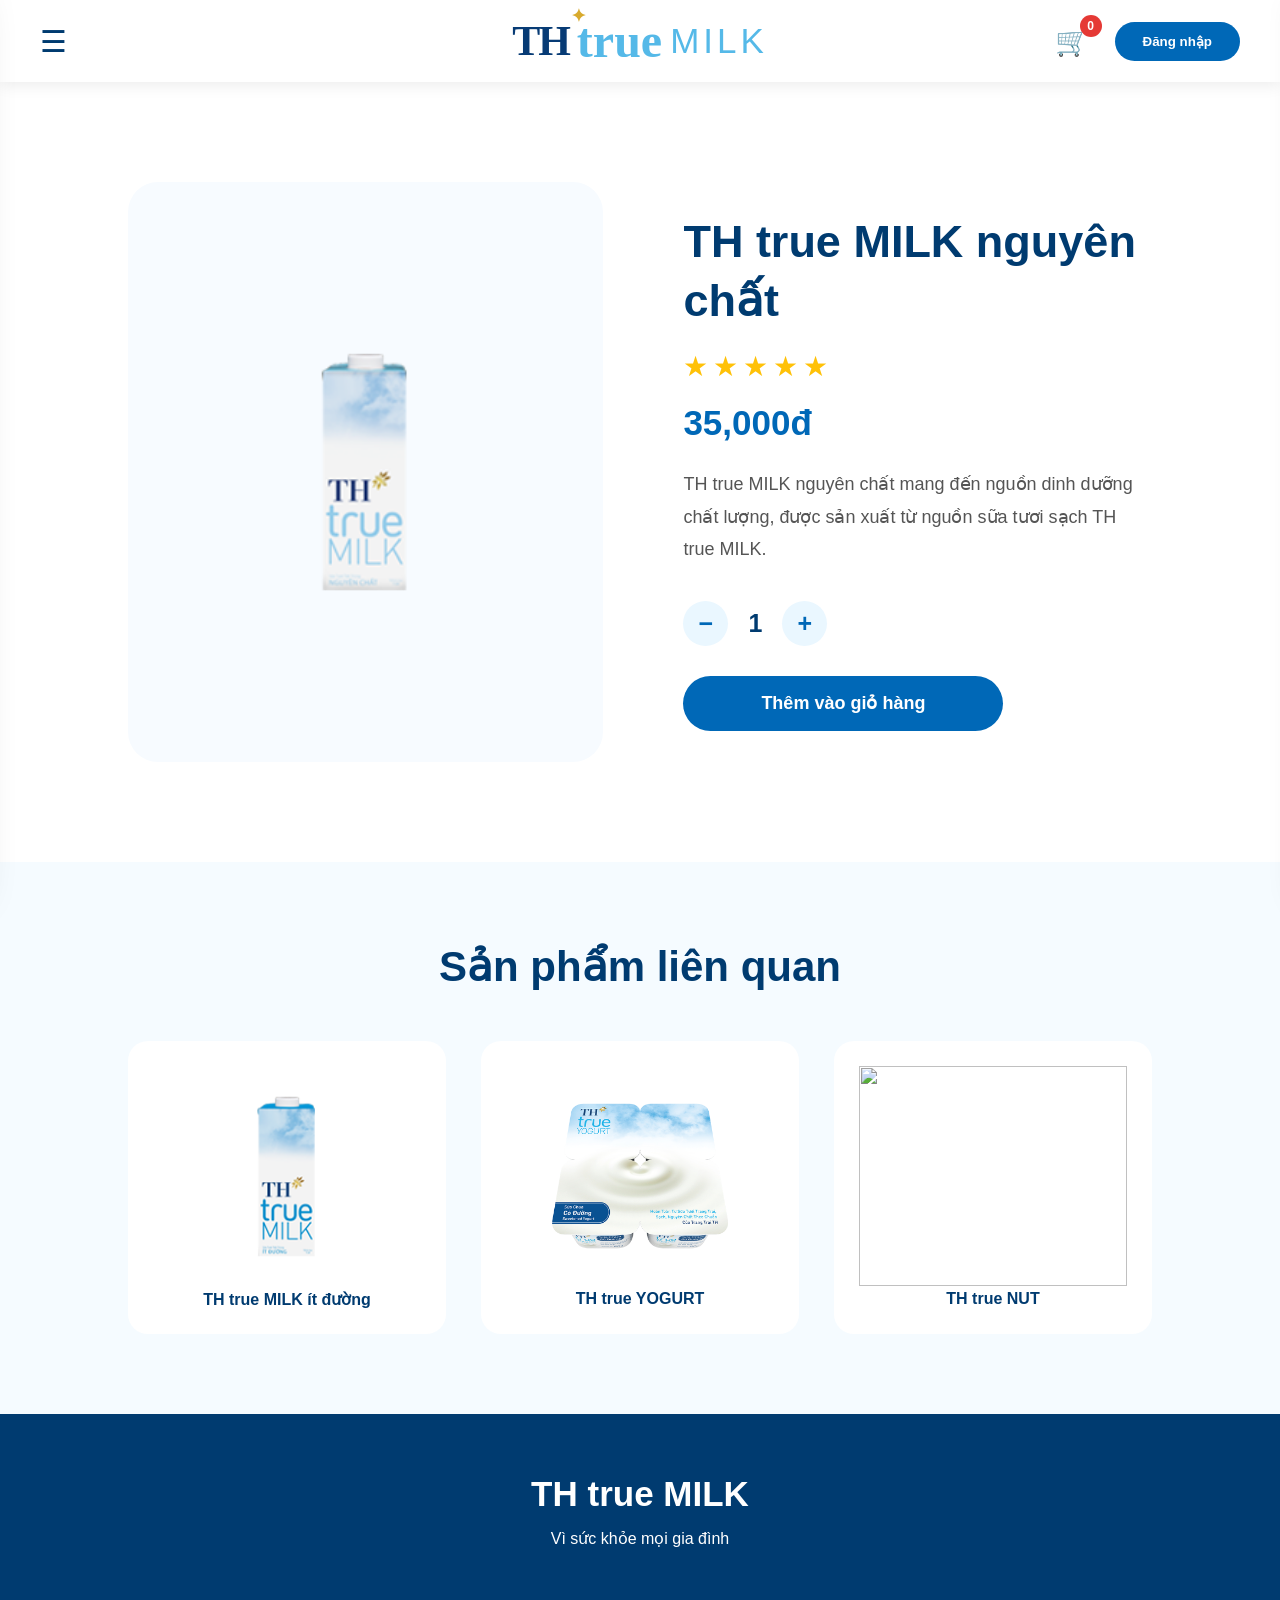
==== product-detail.html @ 1f6b3644 "Update TH true MILK website" ====
<!doctype html>

<html lang="vi">
  <head>
    <meta charset="UTF-8" />

    <meta name="viewport" content="width=device-width, initial-scale=1.0" />

    <title>Chi tiết sản phẩm TH true MILK</title>

    <link rel="stylesheet" href="style.css" />

    <link rel="stylesheet" href="product-detail.css" />
  </head>

  <body>
    <!-- ================= HEADER ================= -->

    <header>
      <div class="hamburger" onclick="openMenu()">☰</div>

      <!-- LOGO -->

      <a href="index.html" class="logo-link">
        <div class="logo-custom">
          <span class="logo-th">
            TH

            <span class="flower"> ✦ </span>
          </span>

          <span class="logo-true"> true </span>

          <span class="logo-milk"> MILK </span>
        </div>
      </a>

      <!-- NAV -->

      <nav>
        <a href="index.html"> Trang chủ </a>

        <a href="products.html"> Sản phẩm </a>

        <a href="index.html#contact"> Liên hệ </a>
      </nav>

      <div class="header-right">
        <div class="cart-icon" onclick="openCart()">
          🛒

          <span id="cart-count"> 0 </span>
        </div>

        <button>Đăng nhập</button>
      </div>
    </header>

    <!-- ================= SIDE MENU ================= -->

    <div class="overlay" onclick="closeMenu()"></div>

    <div class="side-menu">
      <div class="menu-header">
        TH true MILK

        <span onclick="closeMenu()"> × </span>
      </div>

      <a href="index.html"> Trang chủ </a>

      <a href="products.html"> Sản phẩm </a>

      <a href="index.html#promotion"> Khuyến mãi </a>

      <a href="index.html#story"> Câu chuyện TH </a>

      <a href="index.html#contact"> Liên hệ </a>
    </div>

    <!-- ================= PRODUCT DETAIL ================= -->

    <section class="detail">
      <div class="detail-image">
        <img id="product-image" src="images/UHT-nguyen-chat-1L_275x186.png" />
      </div>

      <div class="detail-content">
        <h1 id="product-name">TH true MILK nguyên chất</h1>

        <div class="rating">★★★★★</div>

        <h2 id="product-price">35.000đ</h2>

        <p id="product-desc">
          Sữa tươi TH true MILK được sản xuất từ nguồn sữa tươi sạch, giàu dinh
          dưỡng cho mọi gia đình.
        </p>

        <div class="quantity-box">
          <button onclick="changeQty(-1)">−</button>

          <span id="quantity"> 1 </span>

          <button onclick="changeQty(1)">+</button>
        </div>

        <button class="add-detail" onclick="addDetailCart()">
          Thêm vào giỏ hàng
        </button>
      </div>
    </section>
  </body>
</html>
<!-- ================= RELATED PRODUCT ================= -->


<section class="related">


<h2>

Sản phẩm liên quan

</h2>





<div class="related-list">





<div>

<a href="product-detail.html">


<img src="images/UHT-it-duong-1L_275x186.png">


<p>

TH true MILK ít đường

</p>


</a>

</div>








<div>


<a href="product-detail.html">


<img src="images/suachua.png">


<p>

TH true YOGURT

</p>


</a>


</div>








<div>


<a href="product-detail.html">


<img src="images/hạnh-nhân-1-l-thumb.png">


<p>

TH true NUT

</p>


</a>


</div>





</div>



</section>









<!-- ================= CART ================= -->



<div id="cart-box">



<div class="cart-header">


<h2>

Giỏ hàng

</h2>



<button onclick="closeCart()">

×

</button>



</div>






<div class="shipping-box">


🚚 Miễn phí giao hàng


<br>


Cho đơn từ 300.000đ



</div>








<div id="cart-list">


Chưa có sản phẩm


</div>








<div class="cart-total">


Tổng:

<span id="total">

0

</span>


đ


</div>






<button onclick="checkout()">


Thanh toán


</button>





<button class="continue-btn"
onclick="closeCart()">



Tiếp tục mua sắm



</button>






</div>









<!-- ================= FOOTER ================= -->


<footer>



<h2>

TH true MILK

</h2>



<p>

Vì sức khỏe mọi gia đình

</p>



</footer>








<script src="script.js"></script>


<script src="product-detail.js"></script>



</body>


</html>
---- style.css ----
/* =========================
RESET
========================= */

* {
  margin: 0;

  padding: 0;

  box-sizing: border-box;

  font-family: Arial, sans-serif;
}

html {
  scroll-behavior: smooth;
}

body {
  color: #003b70;

  background: white;
}

/* =========================
HEADER
========================= */

header {
  height: 82px;

  background: white;

  display: flex;

  align-items: center;

  justify-content: center;

  position: sticky;

  top: 0;

  z-index: 1000;

  box-shadow: 0 3px 15px rgba(0, 0, 0, 0.08);
}

/* =========================
HAMBURGER
========================= */

.hamburger {
  position: absolute;

  left: 40px;

  font-size: 30px;

  cursor: pointer;

  color: #003b70;

  z-index: 2000;
}

.hamburger:hover {
  color: #0068b7;
}

/* =========================
LOGO
========================= */

.logo-link {
  text-decoration: none;

  position: absolute;

  left: 50%;

  transform: translateX(-50%);
}

.logo-custom {
  display: flex;

  align-items: center;

  gap: 8px;
}

.logo-th {
  font-family: "Times New Roman", serif;

  font-size: 42px;

  font-weight: bold;

  letter-spacing: -2px;

  color: #073b75;

  position: relative;
}

.flower {
  position: absolute;

  top: -12px;

  right: -15px;

  font-size: 18px;

  color: #d8aa2d;
}

.logo-true {
  font-family: "Brush Script MT", "Segoe Script", cursive;

  font-size: 48px;

  font-weight: bold;

  color: #55b9e8;

  line-height: 1;
}

.logo-milk {
  font-size: 35px;

  font-weight: 300;

  letter-spacing: 4px;

  color: #55b9e8;
}

/* =========================
NAV
========================= */

nav {
  display: none;
}
nav a {
  text-decoration: none;

  font-size: 16px;

  font-weight: 600;

  color: #003b70;

  position: relative;
}

nav a:hover {
  color: #0068b7;
}

nav a::after {
  content: "";

  position: absolute;

  bottom: -10px;

  left: 0;

  height: 2px;

  width: 0;

  background: #0068b7;

  transition: 0.3s;
}

nav a:hover::after {
  width: 100%;
}

nav a.active {
  color: #0068b7;
}

nav a.active::after {
  width: 100%;
}

/* =========================
HEADER RIGHT
========================= */

.header-right {
  position: absolute;

  right: 40px;

  display: flex;

  align-items: center;

  gap: 25px;
}

.header-right button {
  border: none;

  background: #0068b7;

  color: white;

  padding: 12px 28px;

  border-radius: 30px;

  cursor: pointer;

  font-weight: bold;
}

/* CART ICON */

.cart-icon {
  font-size: 28px;

  cursor: pointer;

  position: relative;
}

#cart-count {
  position: absolute;

  right: -12px;

  top: -10px;

  background: #e53935;

  color: white;

  font-size: 12px;

  width: 22px;

  height: 22px;

  border-radius: 50%;

  display: flex;

  align-items: center;

  justify-content: center;

  font-weight: bold;
}

/* =========================
SIDE MENU
========================= */

.side-menu {
  position: fixed;

  top: 0;

  left: -350px;

  width: 320px;

  height: 100vh;

  background: white;

  z-index: 5000;

  padding: 30px;

  box-shadow: 10px 0 35px rgba(0, 0, 0, 0.15);

  transition: 0.4s;
}

.side-menu.active {
  left: 0;
}

.menu-header {
  font-size: 26px;

  font-weight: bold;

  color: #003b70;

  display: flex;

  justify-content: space-between;

  margin-bottom: 40px;
}

.menu-header span {
  cursor: pointer;

  font-size: 35px;
}

.side-menu a {
  display: block;

  padding: 18px 0;

  border-bottom: 1px solid #eee;

  text-decoration: none;

  font-size: 18px;

  font-weight: 600;

  color: #003b70;
}

.side-menu a:hover {
  color: #0068b7;

  padding-left: 10px;

  transition: 0.3s;
}

.overlay {
  position: fixed;

  top: 0;

  left: 0;

  width: 100%;

  height: 100%;

  background: rgba(0, 0, 0, 0.35);

  z-index: 4000;

  display: none;
}

.overlay.active {
  display: block;
}
/* =========================
HERO BANNER
========================= */

.hero {
  height: 680px;

  display: flex;

  align-items: center;

  justify-content: center;

  text-align: center;

  background:
    linear-gradient(rgba(255, 255, 255, 0.35), rgba(255, 255, 255, 0.45)),
    url("images/banner.png");

  background-size: cover;

  background-position: center;
}

.hero-content {
  max-width: 900px;
}

.hero h1 {
  font-size: 65px;

  line-height: 1.2;

  font-weight: 800;

  color: #003b70;

  margin-bottom: 25px;
}

.hero p {
  font-size: 21px;

  line-height: 1.7;

  color: #444;

  margin-bottom: 35px;
}

.hero button {
  background: #0068b7;

  color: white;

  border: none;

  padding: 15px 45px;

  border-radius: 30px;

  font-size: 17px;

  font-weight: bold;

  cursor: pointer;

  transition: 0.3s;
}

.hero button:hover {
  background: #004d87;

  transform: translateY(-3px);
}

/* =========================
SERVICE
========================= */

.services {
  display: flex;

  justify-content: center;

  gap: 25px;

  padding: 50px 8%;

  background: #f5fbff;
}

.service-box {
  width: 260px;

  background: white;

  padding: 25px;

  border-radius: 20px;

  text-align: center;

  box-shadow: 0 5px 20px rgba(0, 0, 0, 0.08);
}

.service-box .icon {
  font-size: 35px;

  margin-bottom: 15px;
}

.service-box h3 {
  color: #003b70;

  margin-bottom: 10px;
}

.service-box p {
  color: #777;
}

/* =========================
GALLERY
========================= */

.gallery {
  padding: 80px 8%;

  display: grid;

  grid-template-columns: repeat(3, 1fr);

  gap: 25px;
}

.gallery img {
  width: 100%;

  height: 380px;

  object-fit: cover;

  border-radius: 20px;
}

/* =========================
STORY
========================= */

.story {
  padding: 100px 10%;

  display: flex;

  align-items: center;

  gap: 70px;
}

.story img {
  width: 45%;

  border-radius: 25px;
}

.story-content {
  flex: 1;
}

.story h2 {
  font-size: 45px;

  color: #003b70;

  margin-bottom: 25px;
}

.story p {
  font-size: 18px;

  line-height: 1.8;

  color: #555;

  margin-bottom: 20px;
}

.story button {
  background: #0068b7;

  color: white;

  border: none;

  padding: 14px 35px;

  border-radius: 30px;
}

/* =========================
NUTRITION
========================= */

.nutrition {
  padding: 100px 10%;

  display: flex;

  align-items: center;

  gap: 70px;

  background: #f5fbff;
}

.nutrition-content {
  width: 50%;
}

.nutrition img {
  width: 45%;

  border-radius: 25px;
}

.nutrition h2 {
  font-size: 45px;

  color: #003b70;

  margin-bottom: 25px;
}

.nutrition p {
  font-size: 18px;

  line-height: 1.8;

  color: #555;
}

.nutrition li {
  list-style: none;

  font-size: 18px;

  margin: 15px 0;

  color: #0068b7;
}

/* =========================
PRODUCT HOME
========================= */

.products-section {
  padding: 100px 10%;
}

.products-section h2 {
  text-align: center;

  font-size: 45px;

  color: #003b70;

  margin-bottom: 50px;
}

.products {
  display: flex;

  gap: 30px;

  width: max-content;
}

.product-card {
  background: white;

  border-radius: 22px;

  padding: 25px;

  text-align: center;

  box-shadow: 0 5px 20px rgba(0, 0, 0, 0.08);

  position: relative;

  transition: 0.3s;

  flex: 1;
}

.product-card:hover {
  transform: translateY(-8px);

  box-shadow: 0 15px 30px rgba(0, 104, 183, 0.15);
}

.product-card img {
  width: 100%;

  height: 260px;

  object-fit: contain;
}

.product-card h3 {
  color: #003b70;

  margin: 20px 0 10px;
}

.product-card strong {
  font-size: 25px;

  color: #0068b7;

  display: block;

  margin: 15px;
}

.product-card button {
  background: #0068b7;

  border: none;

  color: white;

  padding: 12px 30px;

  border-radius: 25px;

  cursor: pointer;
}

.view-more {
  display: inline-block;

  padding: 13px 35px;

  border-radius: 30px;

  background: #0068b7;

  color: white;

  text-decoration: none;

  font-weight: bold;
}
/* =========================
PROMOTION
========================= */

.promotion {
  padding: 90px 10%;

  background: #eaf7ff;

  text-align: center;
}

.promotion h2 {
  font-size: 45px;

  color: #003b70;

  margin-bottom: 20px;
}

.promotion p {
  font-size: 20px;

  color: #555;

  margin-bottom: 30px;
}

.promotion a {
  display: inline-block;

  background: #0068b7;

  color: white;

  padding: 14px 40px;

  border-radius: 30px;

  text-decoration: none;

  font-weight: bold;
}

/* =========================
CONTACT
========================= */

.contact {
  padding: 90px 10%;

  text-align: center;
}

.contact h2 {
  font-size: 45px;

  color: #003b70;

  margin-bottom: 25px;
}

.contact p {
  font-size: 18px;

  line-height: 2;

  color: #555;
}

/* =========================
CART
========================= */

#cart-box {
  position: fixed;

  right: -450px;

  top: 0;

  width: 420px;

  height: 100vh;

  background: white;

  z-index: 6000;

  padding: 30px;

  box-shadow: -10px 0 30px rgba(0, 0, 0, 0.15);

  transition: 0.4s;

  overflow: auto;
}

#cart-box.show {
  right: 0;
}

.cart-header {
  display: flex;

  justify-content: space-between;

  align-items: center;

  padding-bottom: 20px;

  border-bottom: 1px solid #eee;
}

.cart-header h2 {
  color: #003b70;

  font-size: 28px;
}

.cart-header button {
  border: none;

  background: none;

  font-size: 30px;

  cursor: pointer;

  color: #003b70;
}

.shipping-box {
  background: #eaf7ff;

  padding: 15px;

  border-radius: 15px;

  margin: 20px 0;

  color: #0068b7;

  font-weight: bold;
}

.cart-item {
  display: flex;

  gap: 15px;

  padding: 20px 0;

  border-bottom: 1px solid #eee;

  align-items: center;
}

.cart-item img {
  width: 80px;

  height: 80px;

  object-fit: contain;

  border: 1px solid #eee;

  border-radius: 12px;
}

.cart-item button {
  background: #eaf7ff;

  border: none;

  color: #0068b7;

  border-radius: 20px;

  padding: 5px 12px;

  cursor: pointer;
}

.cart-total {
  font-size: 22px;

  font-weight: bold;

  margin: 25px 0;

  color: #003b70;
}

#total {
  color: #0068b7;

  font-size: 28px;
}

#cart-box > button {
  width: 100%;

  height: 50px;

  border: none;

  border-radius: 30px;

  background: #0068b7;

  color: white;

  font-weight: bold;

  font-size: 16px;

  cursor: pointer;

  margin-top: 15px;
}

.continue-btn {
  background: white !important;

  color: #0068b7 !important;

  border: 1px solid #0068b7 !important;
}

/* =========================
FOOTER
========================= */

footer {
  background: #003b70;

  color: white;

  padding: 60px;

  text-align: center;
}

footer h2 {
  font-size: 35px;

  margin-bottom: 15px;
}

/* =========================
FLY CART IMAGE
========================= */

.fly-image {
  position: fixed;

  width: 120px;

  height: 120px;

  object-fit: contain;

  z-index: 9999;

  pointer-events: none;

  transition: 0.8s cubic-bezier(0.5, -0.5, 0.2, 1.5);
}

/* =========================
RESPONSIVE
========================= */

@media (max-width: 1100px) {
  nav {
    display: none;
  }

  .products {
    flex-direction: column;
  }

  .services {
    flex-wrap: wrap;
  }

  .story,
  .nutrition {
    flex-direction: column;
  }

  .story img,
  .nutrition img,
  .nutrition-content {
    width: 100%;
  }

  .hero h1 {
    font-size: 45px;
  }
}

@media (max-width: 600px) {
  .header-right button {
    display: none;
  }

  .logo-th {
    font-size: 32px;
  }

  .logo-true {
    font-size: 38px;
  }

  .logo-milk {
    font-size: 25px;
  }

  #cart-box {
    width: 100%;
  }

  .hero {
    height: 500px;
  }

  .hero h1 {
    font-size: 35px;
  }
}
/* ===============================
CHECKOUT SUCCESS
=============================== */

.checkout-success {
  text-align: center;

  padding: 50px 30px;
}

.success-logo {
  font-size: 35px;

  font-weight: bold;

  color: #003b70;

  margin-bottom: 25px;
}

.success-logo span {
  color: #55b9e8;
}

.success-icon {
  width: 90px;

  height: 90px;

  border-radius: 50%;

  background: #0068b7;

  color: white;

  font-size: 55px;

  display: flex;

  align-items: center;

  justify-content: center;

  margin: 0 auto 25px;
}

.checkout-success h2 {
  font-size: 32px;

  color: #003b70;

  margin-bottom: 15px;
}

.checkout-success p {
  font-size: 18px;

  color: #555;

  line-height: 1.6;
}

.order-code {
  margin: 25px auto;

  padding: 15px;

  background: #eef8ff;

  border-radius: 15px;

  color: #0068b7;

  font-weight: bold;
}

.success-buttons {
  display: flex;

  justify-content: center;

  gap: 15px;

  margin-top: 30px;
}

.success-buttons button {
  padding: 14px 30px;

  border-radius: 30px;

  border: none;

  background: #0068b7;

  color: white;

  font-weight: bold;

  cursor: pointer;
}

.success-buttons button:hover {
  background: #004d87;
}
/* ===============================
PRODUCT AUTO SLIDER
=============================== */

.product-slider {
  overflow: hidden;

  width: 100%;

  cursor: grab;

  user-select: none;
}

.product-slider:active {
  cursor: grabbing;
}

.product-track {
  display: flex;

  gap: 30px;

  width: max-content;

  animation: productMove 25s linear infinite;
}

.product-slider:hover .product-track {
  animation-play-state: paused;
}

.product-card {
  flex: 0 0 360px;
}

@keyframes productMove {
  0% {
    transform: translateX(0);
  }

  100% {
    transform: translateX(-50%);
  }
}

/* KÉO CHUỘT */

.product-track.dragging {
  animation: none;
}

/* MOBILE */

.product-slider {
  touch-action: pan-y;
}
---- product-detail.css ----
/* =========================
PRODUCT DETAIL
========================= */

.detail {
  padding: 100px 10%;

  display: flex;

  align-items: center;

  gap: 80px;

  background: white;
}

/* =========================
IMAGE
========================= */

.detail-image {
  width: 50%;

  background: #f7fbff;

  border-radius: 30px;

  padding: 40px;

  display: flex;

  justify-content: center;

  align-items: center;
}

.detail-image img {
  width: 100%;

  height: 500px;

  object-fit: contain;
}

/* =========================
CONTENT
========================= */

.detail-content {
  width: 50%;
}

.detail-content h1 {
  font-size: 45px;

  line-height: 1.3;

  color: #003b70;

  margin-bottom: 20px;
}

.rating {
  font-size: 28px;

  color: #ffc107;

  letter-spacing: 5px;

  margin-bottom: 20px;
}

.detail-content h2 {
  font-size: 35px;

  color: #0068b7;

  margin-bottom: 25px;
}

.detail-content p {
  font-size: 18px;

  line-height: 1.8;

  color: #555;

  margin-bottom: 35px;
}

/* =========================
QUANTITY
========================= */

.quantity-box {
  display: flex;

  align-items: center;

  gap: 20px;

  margin-bottom: 30px;
}

.quantity-box button {
  width: 45px;

  height: 45px;

  border-radius: 50%;

  border: none;

  background: #eaf7ff;

  color: #0068b7;

  font-size: 25px;

  font-weight: bold;

  cursor: pointer;
}

.quantity-box button:hover {
  background: #0068b7;

  color: white;
}

#quantity {
  font-size: 25px;

  font-weight: bold;

  color: #003b70;
}

/* =========================
ADD BUTTON
========================= */

.add-detail {
  width: 320px;

  height: 55px;

  border: none;

  border-radius: 30px;

  background: #0068b7;

  color: white;

  font-size: 18px;

  font-weight: bold;

  cursor: pointer;

  transition: 0.3s;
}

.add-detail:hover {
  background: #004d87;

  transform: translateY(-3px);
}

/* =========================
RELATED PRODUCT
========================= */

.related {
  padding: 80px 10%;

  background: #f5fbff;
}

.related h2 {
  text-align: center;

  font-size: 42px;

  color: #003b70;

  margin-bottom: 50px;
}

.related-list {
  display: grid;

  grid-template-columns: repeat(3, 1fr);

  gap: 35px;
}

.related-list div {
  background: white;

  border-radius: 20px;

  padding: 25px;

  text-align: center;

  transition: 0.3s;
}

.related-list div:hover {
  transform: translateY(-8px);

  box-shadow: 0 10px 25px rgba(0, 0, 0, 0.1);
}

.related-list a {
  text-decoration: none;

  color: #003b70;

  font-weight: bold;
}

.related-list img {
  height: 220px;

  width: 100%;

  object-fit: contain;
}

/* =========================
RESPONSIVE
========================= */

@media (max-width: 900px) {
  .detail {
    flex-direction: column;

    padding: 60px 20px;
  }

  .detail-image,
  .detail-content {
    width: 100%;
  }

  .detail-image img {
    height: 350px;
  }

  .detail-content h1 {
    font-size: 35px;
  }

  .related-list {
    grid-template-columns: 1fr;
  }

  .add-detail {
    width: 100%;
  }
}
/* CART EFFECT */

.cart-bounce {
  animation: cartBounce 0.5s;
}

@keyframes cartBounce {
  0% {
    transform: scale(1);
  }

  50% {
    transform: scale(1.5);
  }

  100% {
    transform: scale(1);
  }
}

/* FLY IMAGE */

.fly-image {
  position: fixed;

  width: 100px;

  height: 100px;

  object-fit: contain;

  z-index: 9999;

  pointer-events: none;

  transition: all 0.8s cubic-bezier(0.65, -0.5, 0.3, 1.5);
}

/* TOAST */

.toast-message {
  position: fixed;

  right: 30px;

  bottom: 30px;

  background: #0068b7;

  color: white;

  padding: 15px 25px;

  border-radius: 30px;

  font-weight: bold;

  opacity: 0;

  transform: translateY(30px);

  transition: 0.3s;

  z-index: 9999;
}

.toast-message.show {
  opacity: 1;

  transform: translateY(0);
}
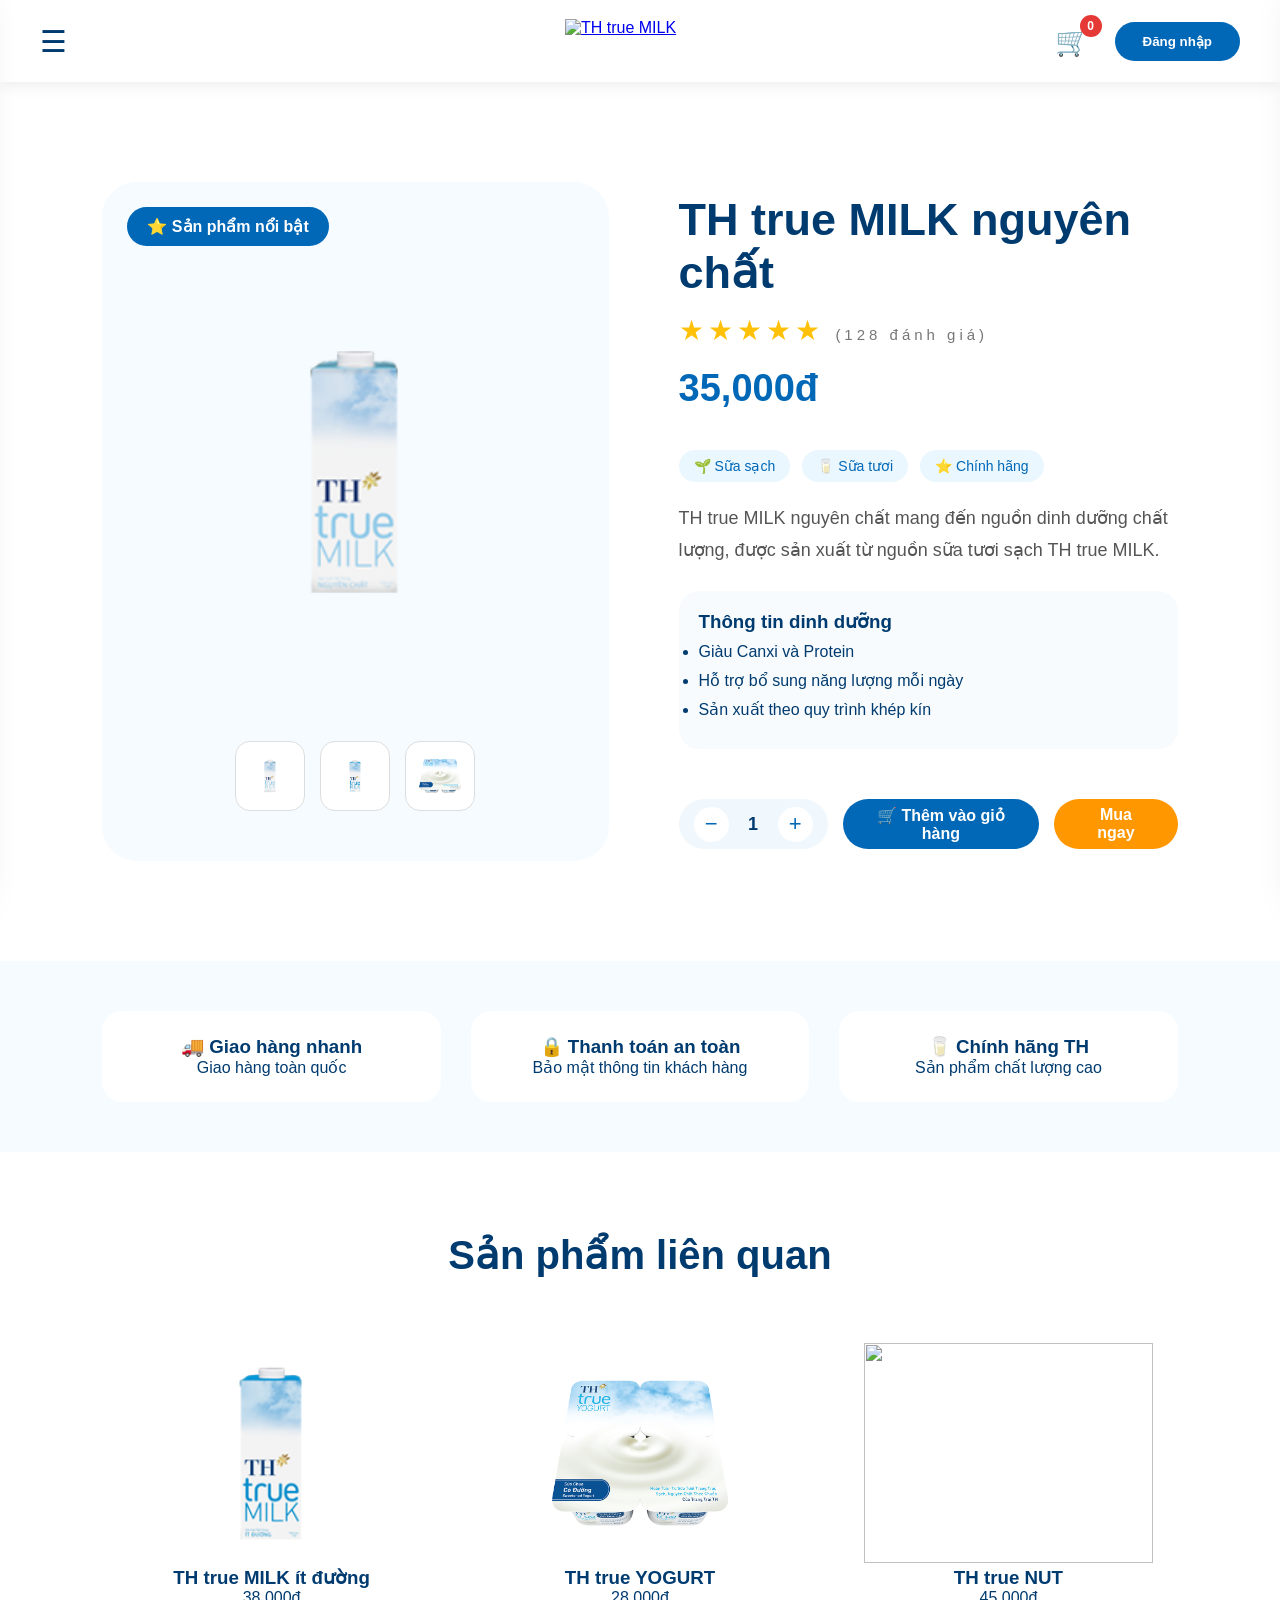
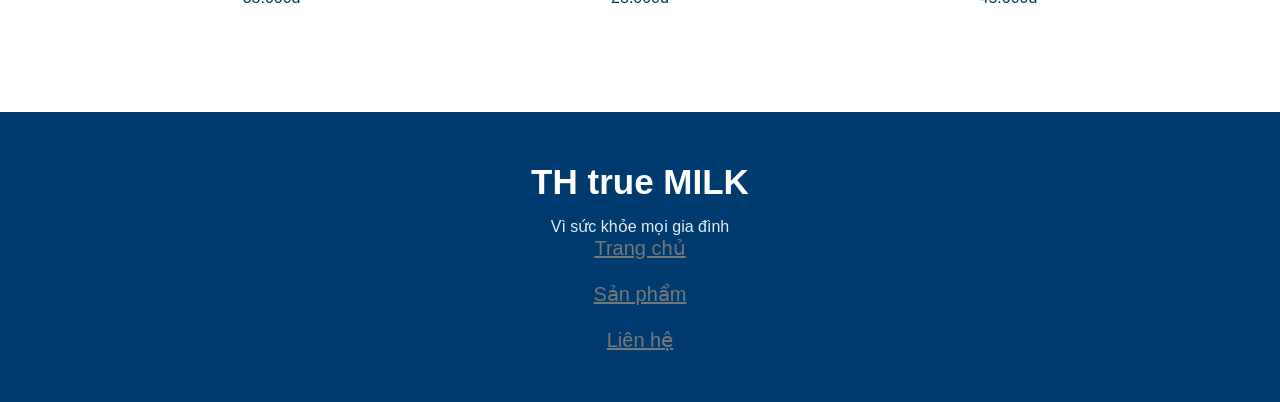
==== commit 0f236609: "Update TH true MILK website logo footer products" ====
--- a/product-detail.html
+++ b/product-detail.html
@@ -1,5 +1,4 @@
 <!doctype html>
-
 <html lang="vi">
   <head>
     <meta charset="UTF-8" />
@@ -19,23 +18,9 @@
     <header>
       <div class="hamburger" onclick="openMenu()">☰</div>
 
-      <!-- LOGO -->
-
       <a href="index.html" class="logo-link">
-        <div class="logo-custom">
-          <span class="logo-th">
-            TH
-
-            <span class="flower"> ✦ </span>
-          </span>
-
-          <span class="logo-true"> true </span>
-
-          <span class="logo-milk"> MILK </span>
-        </div>
+        <img src="images/Logo.png" class="logo-image" alt="TH true MILK" />
       </a>
-
-      <!-- NAV -->
 
       <nav>
         <a href="index.html"> Trang chủ </a>
@@ -56,7 +41,7 @@
       </div>
     </header>
 
-    <!-- ================= SIDE MENU ================= -->
+    <!-- ================= MENU ================= -->
 
     <div class="overlay" onclick="closeMenu()"></div>
 
@@ -81,37 +66,135 @@
     <!-- ================= PRODUCT DETAIL ================= -->
 
     <section class="detail">
+      <!-- IMAGE -->
+
       <div class="detail-image">
+        <div class="product-badge">⭐ Sản phẩm nổi bật</div>
+
         <img id="product-image" src="images/UHT-nguyen-chat-1L_275x186.png" />
+
+        <div class="image-small">
+          <img src="images/UHT-nguyen-chat-1L_275x186.png" />
+
+          <img src="images/UHT-it-duong-1L_275x186.png" />
+
+          <img src="images/suachua.png" />
+        </div>
       </div>
+
+      <!-- CONTENT -->
 
       <div class="detail-content">
         <h1 id="product-name">TH true MILK nguyên chất</h1>
 
-        <div class="rating">★★★★★</div>
+        <div class="rating">
+          ★★★★★
+
+          <span> (128 đánh giá) </span>
+        </div>
 
         <h2 id="product-price">35.000đ</h2>
+
+        <div class="product-tags">
+          <span> 🌱 Sữa sạch </span>
+
+          <span> 🥛 Sữa tươi </span>
+
+          <span> ⭐ Chính hãng </span>
+        </div>
 
         <p id="product-desc">
           Sữa tươi TH true MILK được sản xuất từ nguồn sữa tươi sạch, giàu dinh
-          dưỡng cho mọi gia đình.
+          dưỡng, phù hợp cho mọi gia đình.
         </p>
 
-        <div class="quantity-box">
-          <button onclick="changeQty(-1)">−</button>
-
-          <span id="quantity"> 1 </span>
-
-          <button onclick="changeQty(1)">+</button>
-        </div>
-
-        <button class="add-detail" onclick="addDetailCart()">
-          Thêm vào giỏ hàng
-        </button>
+        <div class="nutrition-box">
+          <h3>Thông tin dinh dưỡng</h3>
+
+          <ul>
+            <li>Giàu Canxi và Protein</li>
+
+            <li>Hỗ trợ bổ sung năng lượng mỗi ngày</li>
+
+            <li>Sản xuất theo quy trình khép kín</li>
+          </ul>
+        </div>
+
+        <!-- ĐÃ ĐƯA VÀO ĐÂY -->
+
+        <div class="buy-area">
+          <div class="quantity">
+            <button onclick="changeQty(-1)">−</button>
+
+            <span id="quantity"> 1 </span>
+
+            <button onclick="changeQty(1)">+</button>
+          </div>
+
+          <button class="add-cart-detail" onclick="addDetailCart()">
+            🛒 Thêm vào giỏ hàng
+          </button>
+
+          <button class="buy-now" onclick="buyNow()">Mua ngay</button>
+        </div>
       </div>
     </section>
   </body>
 </html>
+<!-- ================= BENEFIT ================= -->
+
+
+<section class="product-benefits">
+
+
+<div>
+
+<h3>
+🚚 Giao hàng nhanh
+</h3>
+
+<p>
+Giao hàng toàn quốc
+</p>
+
+</div>
+
+
+
+<div>
+
+<h3>
+🔒 Thanh toán an toàn
+</h3>
+
+<p>
+Bảo mật thông tin khách hàng
+</p>
+
+</div>
+
+
+
+<div>
+
+<h3>
+🥛 Chính hãng TH
+</h3>
+
+<p>
+Sản phẩm chất lượng cao
+</p>
+
+</div>
+
+
+</section>
+
+
+
+
+
+
 <!-- ================= RELATED PRODUCT ================= -->
 
 
@@ -119,22 +202,19 @@
 
 
 <h2>
-
 Sản phẩm liên quan
-
 </h2>
 
 
 
-
-
 <div class="related-list">
 
 
 
 
 
-<div>
+<div class="related-card">
+
 
 <a href="product-detail.html">
 
@@ -142,25 +222,29 @@
 <img src="images/UHT-it-duong-1L_275x186.png">
 
 
-<p>
+<h3>
 
 TH true MILK ít đường
 
-</p>
-
-
-</a>
-
-</div>
-
-
-
-
-
-
-
-
-<div>
+</h3>
+
+
+<p>
+38.000đ
+</p>
+
+
+</a>
+
+
+</div>
+
+
+
+
+
+
+<div class="related-card">
 
 
 <a href="product-detail.html">
@@ -169,26 +253,30 @@
 <img src="images/suachua.png">
 
 
-<p>
+<h3>
 
 TH true YOGURT
 
-</p>
-
-
-</a>
-
-
-</div>
-
-
-
-
-
-
-
-
-<div>
+</h3>
+
+
+<p>
+28.000đ
+</p>
+
+
+</a>
+
+
+</div>
+
+
+
+
+
+
+
+<div class="related-card">
 
 
 <a href="product-detail.html">
@@ -197,18 +285,22 @@
 <img src="images/hạnh-nhân-1-l-thumb.png">
 
 
-<p>
+<h3>
 
 TH true NUT
 
-</p>
-
-
-</a>
-
-
-</div>
-
+</h3>
+
+
+<p>
+45.000đ
+</p>
+
+
+</a>
+
+
+</div>
 
 
 
@@ -230,18 +322,14 @@
 <!-- ================= CART ================= -->
 
 
-
 <div id="cart-box">
 
 
-
 <div class="cart-header">
 
 
 <h2>
-
 Giỏ hàng
-
 </h2>
 
 
@@ -253,9 +341,7 @@
 </button>
 
 
-
-</div>
-
+</div>
 
 
 
@@ -263,21 +349,13 @@
 
 <div class="shipping-box">
 
-
 🚚 Miễn phí giao hàng
 
-
 <br>
 
-
 Cho đơn từ 300.000đ
 
-
-
-</div>
-
-
-
+</div>
 
 
 
@@ -285,13 +363,9 @@
 
 <div id="cart-list">
 
-
 Chưa có sản phẩm
 
-
-</div>
-
-
+</div>
 
 
 
@@ -309,7 +383,6 @@
 
 </span>
 
-
 đ
 
 
@@ -319,38 +392,29 @@
 
 
 
-
 <button onclick="checkout()">
 
-
 Thanh toán
 
-
 </button>
 
 
 
 
 
-<button class="continue-btn"
+<button 
+class="continue-btn"
 onclick="closeCart()">
 
 
-
 Tiếp tục mua sắm
 
 
-
 </button>
 
 
 
-
-
-
-</div>
-
-
+</div>
 
 
 
@@ -364,21 +428,40 @@
 <footer>
 
 
-
 <h2>
-
 TH true MILK
-
 </h2>
 
 
 
 <p>
-
 Vì sức khỏe mọi gia đình
-
-</p>
-
+</p>
+
+
+
+<div class="footer-links">
+
+
+<a href="index.html">
+Trang chủ
+</a>
+
+
+
+<a href="products.html">
+Sản phẩm
+</a>
+
+
+
+<a href="index.html#contact">
+Liên hệ
+</a>
+
+
+
+</div>
 
 
 </footer>
@@ -390,6 +473,9 @@
 
 
 
+<!-- ================= SCRIPT ================= -->
+
+
 <script src="script.js"></script>
 
 
@@ -399,5 +485,4 @@
 
 </body>
 
-
 </html>
--- a/style.css
+++ b/style.css
@@ -68,76 +68,27 @@
   color: #0068b7;
 }
 
-/* =========================
-LOGO
-========================= */
+/* LOGO TH */
+
+.logo-image {
+  width: 150px;
+
+  height: 45px;
+
+  object-fit: contain;
+
+  display: block;
+}
 
 .logo-link {
-  text-decoration: none;
-
-  position: absolute;
-
-  left: 50%;
-
-  transform: translateX(-50%);
-}
-
-.logo-custom {
   display: flex;
 
   align-items: center;
 
-  gap: 8px;
-}
-
-.logo-th {
-  font-family: "Times New Roman", serif;
-
-  font-size: 42px;
-
-  font-weight: bold;
-
-  letter-spacing: -2px;
-
-  color: #073b75;
-
-  position: relative;
-}
-
-.flower {
-  position: absolute;
-
-  top: -12px;
-
-  right: -15px;
-
-  font-size: 18px;
-
-  color: #d8aa2d;
-}
-
-.logo-true {
-  font-family: "Brush Script MT", "Segoe Script", cursive;
-
-  font-size: 48px;
-
-  font-weight: bold;
-
-  color: #55b9e8;
-
-  line-height: 1;
-}
-
-.logo-milk {
-  font-size: 35px;
-
-  font-weight: 300;
-
-  letter-spacing: 4px;
-
-  color: #55b9e8;
-}
-
+  justify-content: center;
+
+  height: 70px;
+}
 /* =========================
 NAV
 ========================= */
@@ -1205,3 +1156,645 @@
 .product-slider {
   touch-action: pan-y;
 }
+/* =================================================
+   HOME PAGE PREMIUM UPGRADE
+================================================= */
+
+/* HERO EFFECT */
+
+.hero {
+  position: relative;
+
+  overflow: hidden;
+}
+
+.hero::before {
+  content: "";
+
+  position: absolute;
+
+  inset: 0;
+
+  background: linear-gradient(
+    90deg,
+    rgba(255, 255, 255, 0.9),
+    rgba(255, 255, 255, 0.2)
+  );
+}
+
+.hero-content {
+  position: relative;
+
+  animation: heroShow 1s ease;
+}
+
+.hero-content h1 {
+  animation: slideLeft 0.9s ease;
+}
+
+.hero-content p {
+  animation: slideLeft 1.2s ease;
+}
+
+.hero-content button {
+  transition: 0.3s;
+
+  box-shadow: 0 10px 25px rgba(0, 104, 183, 0.25);
+}
+
+.hero-content button:hover {
+  transform: translateY(-5px) scale(1.05);
+}
+
+@keyframes heroShow {
+  from {
+    opacity: 0;
+
+    transform: translateY(30px);
+  }
+
+  to {
+    opacity: 1;
+
+    transform: none;
+  }
+}
+
+@keyframes slideLeft {
+  from {
+    opacity: 0;
+
+    transform: translateX(-60px);
+  }
+
+  to {
+    opacity: 1;
+
+    transform: none;
+  }
+}
+
+/* =================================================
+SERVICE BOX
+================================================= */
+
+.service-box {
+  background: white;
+
+  border-radius: 25px;
+
+  padding: 30px;
+
+  transition: 0.35s;
+
+  border: 1px solid #eef5fa;
+}
+
+.service-box:hover {
+  transform: translateY(-12px);
+
+  box-shadow: 0 20px 40px rgba(0, 104, 183, 0.15);
+}
+
+.service-box .icon {
+  width: 70px;
+
+  height: 70px;
+
+  margin: auto;
+
+  display: flex;
+
+  align-items: center;
+
+  justify-content: center;
+
+  border-radius: 50%;
+
+  background: #eaf7ff;
+
+  font-size: 35px;
+}
+
+/* =================================================
+GALLERY
+================================================= */
+
+.gallery img {
+  border-radius: 25px;
+
+  transition: 0.5s;
+
+  cursor: pointer;
+}
+
+.gallery img:hover {
+  transform: scale(1.06);
+
+  box-shadow: 0 20px 35px rgba(0, 0, 0, 0.15);
+}
+
+/* =================================================
+STORY
+================================================= */
+
+.story {
+  overflow: hidden;
+}
+
+.story img {
+  border-radius: 35px;
+
+  transition: 0.5s;
+}
+
+.story img:hover {
+  transform: scale(1.03);
+}
+
+.story-content h2 {
+  color: #003b70;
+
+  font-size: 42px;
+}
+
+.story-content button {
+  background: #0068b7;
+
+  color: white;
+
+  border: none;
+
+  padding: 15px 35px;
+
+  border-radius: 30px;
+
+  cursor: pointer;
+
+  transition: 0.3s;
+}
+
+.story-content button:hover {
+  background: #004d87;
+
+  transform: translateY(-4px);
+}
+
+/* =================================================
+NUTRITION
+================================================= */
+
+.nutrition {
+  border-radius: 40px;
+
+  margin: 60px 8%;
+
+  overflow: hidden;
+
+  background: #f5fbff;
+}
+
+.nutrition img {
+  transition: 0.5s;
+}
+
+.nutrition img:hover {
+  transform: scale(1.05);
+}
+
+/* =================================================
+PRODUCT CARD HOME
+================================================= */
+
+.products-section {
+  background: #fff;
+}
+
+.products-section h2 {
+  font-size: 42px;
+
+  color: #003b70;
+}
+
+.product-card {
+  background: white;
+
+  border-radius: 28px;
+
+  transition: 0.35s;
+
+  overflow: hidden;
+}
+
+.product-card:hover {
+  transform: translateY(-12px);
+
+  box-shadow: 0 20px 40px rgba(0, 104, 183, 0.18);
+}
+
+.product-card img {
+  transition: 0.5s;
+}
+
+.product-card:hover img {
+  transform: scale(1.08);
+}
+
+.product-card button {
+  transition: 0.3s;
+}
+
+.product-card button:hover {
+  background: #ff9800;
+}
+
+/* =================================================
+VIEW MORE BUTTON
+================================================= */
+
+.view-more {
+  display: inline-block;
+
+  padding: 14px 40px;
+
+  background: #0068b7;
+
+  color: white;
+
+  border-radius: 30px;
+
+  text-decoration: none;
+
+  font-weight: bold;
+
+  transition: 0.3s;
+}
+
+.view-more:hover {
+  transform: translateY(-5px);
+
+  background: #004d87;
+}
+
+/* =================================================
+FOOTER PREMIUM
+================================================= */
+
+footer {
+  background: #003b70;
+
+  color: white;
+
+  text-align: center;
+
+  padding: 50px 20px;
+}
+
+footer h2 {
+  font-size: 35px;
+}
+
+footer p {
+  opacity: 0.9;
+}
+/* ===============================
+SCROLL ANIMATION
+=============================== */
+
+.hidden {
+  opacity: 0;
+
+  transform: translateY(50px);
+
+  transition: all 0.8s ease;
+}
+
+.show {
+  opacity: 1;
+
+  transform: translateY(0);
+}
+/* =================================
+PREMIUM CART
+================================= */
+
+#cart-box {
+  position: fixed;
+
+  right: -450px;
+
+  top: 0;
+
+  width: 420px;
+
+  height: 100vh;
+
+  background: white;
+
+  z-index: 99999;
+
+  box-shadow: -10px 0 40px rgba(0, 0, 0, 0.15);
+
+  padding: 30px;
+
+  transition: 0.4s;
+
+  overflow-y: auto;
+}
+
+#cart-box.show {
+  right: 0;
+}
+
+.cart-header {
+  display: flex;
+
+  justify-content: space-between;
+
+  align-items: center;
+
+  border-bottom: 1px solid #eee;
+
+  padding-bottom: 20px;
+}
+
+.cart-header h2 {
+  color: #003b70;
+
+  font-size: 28px;
+}
+
+.cart-header button {
+  width: 35px;
+
+  height: 35px;
+
+  border: none;
+
+  border-radius: 50%;
+
+  background: #eee;
+
+  font-size: 22px;
+
+  cursor: pointer;
+}
+
+/* SHIPPING */
+
+.shipping-box {
+  margin: 25px 0;
+
+  padding: 15px;
+
+  background: #eaf7ff;
+
+  border-radius: 15px;
+
+  color: #0068b7;
+
+  font-weight: bold;
+}
+
+/* CART ITEM */
+
+.cart-item {
+  display: flex;
+
+  gap: 15px;
+
+  padding: 20px 0;
+
+  border-bottom: 1px solid #eee;
+}
+
+.cart-item img {
+  width: 80px;
+
+  height: 80px;
+
+  object-fit: contain;
+
+  background: #f7fbff;
+
+  border-radius: 15px;
+}
+
+.cart-item b {
+  color: #003b70;
+}
+
+.cart-item span {
+  color: #0068b7;
+
+  font-weight: bold;
+}
+
+.cart-item button {
+  border: none;
+
+  background: #eaf7ff;
+
+  color: #0068b7;
+
+  width: 30px;
+
+  height: 30px;
+
+  border-radius: 50%;
+
+  cursor: pointer;
+}
+
+.cart-item button:last-child {
+  background: #ffeaea;
+
+  color: red;
+}
+
+/* TOTAL */
+
+.cart-total {
+  font-size: 24px;
+
+  font-weight: bold;
+
+  color: #003b70;
+
+  padding: 25px 0;
+}
+
+.cart-total span {
+  color: #0068b7;
+}
+
+#cart-box > button {
+  width: 100%;
+
+  height: 50px;
+
+  border: none;
+
+  border-radius: 30px;
+
+  background: #0068b7;
+
+  color: white;
+
+  font-size: 17px;
+
+  font-weight: bold;
+
+  cursor: pointer;
+
+  margin-top: 10px;
+}
+
+#cart-box > button:hover {
+  background: #004d87;
+}
+
+.continue-btn {
+  background: #ff9800 !important;
+}
+.cart-bounce {
+  animation: cartBounce 0.5s;
+}
+
+@keyframes cartBounce {
+  50% {
+    transform: scale(1.3);
+  }
+}
+.services {
+  display: flex;
+  justify-content: center;
+  gap: 35px;
+  padding: 50px 20px;
+  background: #f4fbff;
+}
+
+.service-box {
+  width: 270px;
+  height: 220px;
+
+  background: white;
+
+  border-radius: 25px;
+
+  text-align: center;
+
+  padding: 30px 20px;
+
+  box-shadow: 0 10px 30px rgba(0, 0, 0, 0.08);
+}
+
+.service-icon {
+  width: 90px;
+  height: 90px;
+
+  margin: auto;
+
+  background: #eaf6ff;
+
+  border-radius: 50%;
+
+  display: flex;
+
+  align-items: center;
+
+  justify-content: center;
+}
+
+.service-icon img {
+  width: 55px;
+
+  height: 55px;
+
+  object-fit: contain;
+}
+
+.service-box h3 {
+  margin-top: 20px;
+
+  color: #00457c;
+
+  font-size: 22px;
+
+  font-weight: 700;
+}
+
+.service-box p {
+  color: #777;
+
+  font-size: 17px;
+}
+.th-footer {
+  background: white;
+
+  padding: 60px 30px 40px;
+
+  text-align: center;
+}
+
+.footer-logo img {
+  width: 120px;
+
+  margin-bottom: 40px;
+}
+
+.footer-links {
+  display: flex;
+
+  flex-direction: column;
+
+  gap: 22px;
+}
+
+.footer-links a {
+  font-size: 20px;
+
+  color: #777;
+}
+
+.download-app {
+  margin-top: 35px;
+
+  display: flex;
+
+  justify-content: center;
+
+  gap: 20px;
+}
+
+.download-app img {
+  width: 140px;
+}
+
+.social-icon {
+  margin-top: 40px;
+
+  display: flex;
+
+  justify-content: center;
+
+  gap: 35px;
+}
+
+.social-icon img {
+  width: 35px;
+}
+
+.company {
+  margin-top: 35px;
+
+  padding-top: 25px;
+
+  border-top: 1px solid #ddd;
+
+  color: #888;
+
+  line-height: 1.8;
+
+  font-size: 15px;
+}
--- a/product-detail.css
+++ b/product-detail.css
@@ -1,17 +1,21 @@
+* {
+  box-sizing: border-box;
+}
+
 /* =========================
 PRODUCT DETAIL
 ========================= */
 
 .detail {
-  padding: 100px 10%;
+  padding: 100px 8%;
 
   display: flex;
 
   align-items: center;
 
-  gap: 80px;
-
-  background: white;
+  gap: 70px;
+
+  background: #fff;
 }
 
 /* =========================
@@ -21,25 +25,87 @@
 .detail-image {
   width: 50%;
 
-  background: #f7fbff;
+  background: #f5fbff;
+
+  border-radius: 35px;
+
+  padding: 50px;
+
+  position: relative;
+
+  text-align: center;
+}
+
+.product-badge {
+  position: absolute;
+
+  top: 25px;
+
+  left: 25px;
+
+  background: #0068b7;
+
+  color: white;
+
+  padding: 10px 20px;
 
   border-radius: 30px;
 
-  padding: 40px;
-
+  font-weight: bold;
+
+  z-index: 2;
+}
+
+.detail-image > img {
+  width: 100%;
+
+  height: 480px;
+
+  object-fit: contain;
+
+  transition: 0.4s;
+}
+
+.detail-image > img:hover {
+  transform: scale(1.08);
+}
+
+/* thumbnail */
+
+.image-small {
   display: flex;
 
   justify-content: center;
 
-  align-items: center;
-}
-
-.detail-image img {
-  width: 100%;
-
-  height: 500px;
+  gap: 15px;
+
+  margin-top: 25px;
+}
+
+.image-small img {
+  width: 70px;
+
+  height: 70px;
 
   object-fit: contain;
+
+  background: white;
+
+  border-radius: 15px;
+
+  padding: 8px;
+
+  border: 1px solid #ddd;
+
+  cursor: pointer;
+
+  transition: 0.3s;
+}
+
+.image-small img:hover {
+  transform: translateY(-5px);
+
+  border-color: #0068b7;
 }
 
 /* =========================
@@ -53,29 +119,31 @@
 .detail-content h1 {
   font-size: 45px;
 
-  line-height: 1.3;
-
   color: #003b70;
 
-  margin-bottom: 20px;
+  margin-bottom: 15px;
 }
 
 .rating {
+  color: #ffc107;
+
   font-size: 28px;
 
-  color: #ffc107;
-
-  letter-spacing: 5px;
-
-  margin-bottom: 20px;
+  letter-spacing: 4px;
+}
+
+.rating span {
+  color: #777;
+
+  font-size: 15px;
 }
 
 .detail-content h2 {
-  font-size: 35px;
+  font-size: 38px;
 
   color: #0068b7;
 
-  margin-bottom: 25px;
+  margin: 20px 0;
 }
 
 .detail-content p {
@@ -84,8 +152,50 @@
   line-height: 1.8;
 
   color: #555;
-
-  margin-bottom: 35px;
+}
+
+/* TAG */
+
+.product-tags {
+  display: flex;
+
+  gap: 12px;
+
+  margin: 20px 0;
+
+  flex-wrap: wrap;
+}
+
+.product-tags span {
+  background: #eaf7ff;
+
+  color: #0068b7;
+
+  padding: 8px 15px;
+
+  border-radius: 20px;
+
+  font-size: 14px;
+}
+
+/* DINH DUONG */
+
+.nutrition-box {
+  background: #f8fbfd;
+
+  padding: 20px;
+
+  border-radius: 20px;
+
+  margin: 25px 0;
+}
+
+.nutrition-box h3 {
+  color: #003b70;
+}
+
+.nutrition-box li {
+  margin: 10px 0;
 }
 
 /* =========================
@@ -99,7 +209,7 @@
 
   gap: 20px;
 
-  margin-bottom: 30px;
+  margin: 25px 0;
 }
 
 .quantity-box button {
@@ -107,17 +217,15 @@
 
   height: 45px;
 
+  border: none;
+
   border-radius: 50%;
 
-  border: none;
-
   background: #eaf7ff;
 
   color: #0068b7;
 
   font-size: 25px;
-
-  font-weight: bold;
 
   cursor: pointer;
 }
@@ -132,60 +240,96 @@
   font-size: 25px;
 
   font-weight: bold;
-
-  color: #003b70;
-}
-
-/* =========================
-ADD BUTTON
-========================= */
+}
+
+/* =========================
+BUTTON
+========================= */
+
+.detail-buttons {
+  display: flex;
+
+  gap: 15px;
+}
+
+.add-detail,
+.buy-now {
+  height: 55px;
+
+  padding: 0 35px;
+
+  border: none;
+
+  border-radius: 30px;
+
+  font-size: 17px;
+
+  font-weight: bold;
+
+  cursor: pointer;
+
+  transition: 0.3s;
+}
 
 .add-detail {
-  width: 320px;
-
-  height: 55px;
-
-  border: none;
-
-  border-radius: 30px;
-
   background: #0068b7;
 
   color: white;
-
-  font-size: 18px;
-
-  font-weight: bold;
-
-  cursor: pointer;
-
-  transition: 0.3s;
-}
-
-.add-detail:hover {
-  background: #004d87;
-
-  transform: translateY(-3px);
-}
-
-/* =========================
-RELATED PRODUCT
+}
+
+.buy-now {
+  background: #ff9800;
+
+  color: white;
+}
+
+.add-detail:hover,
+.buy-now:hover {
+  transform: translateY(-5px);
+}
+
+/* =========================
+BENEFIT
+========================= */
+
+.product-benefits {
+  padding: 50px 8%;
+
+  display: grid;
+
+  grid-template-columns: repeat(3, 1fr);
+
+  gap: 30px;
+
+  background: #f5fbff;
+}
+
+.product-benefits div {
+  background: white;
+
+  padding: 25px;
+
+  border-radius: 20px;
+
+  text-align: center;
+}
+
+/* =========================
+RELATED
 ========================= */
 
 .related {
-  padding: 80px 10%;
-
-  background: #f5fbff;
+  padding: 80px 8%;
 }
 
 .related h2 {
   text-align: center;
 
-  font-size: 42px;
+  font-size: 40px;
 
   color: #003b70;
 
-  margin-bottom: 50px;
+  margin-bottom: 40px;
 }
 
 .related-list {
@@ -193,41 +337,93 @@
 
   grid-template-columns: repeat(3, 1fr);
 
-  gap: 35px;
-}
-
-.related-list div {
+  gap: 30px;
+}
+
+.related-card {
   background: white;
 
-  border-radius: 20px;
-
   padding: 25px;
 
+  border-radius: 25px;
+
   text-align: center;
 
   transition: 0.3s;
 }
 
-.related-list div:hover {
-  transform: translateY(-8px);
-
-  box-shadow: 0 10px 25px rgba(0, 0, 0, 0.1);
-}
-
-.related-list a {
+.related-card:hover {
+  transform: translateY(-10px);
+
+  box-shadow: 0 15px 35px rgba(0, 0, 0, 0.12);
+}
+
+.related-card img {
+  width: 100%;
+
+  height: 220px;
+
+  object-fit: contain;
+}
+
+.related-card a {
   text-decoration: none;
 
   color: #003b70;
-
-  font-weight: bold;
-}
-
-.related-list img {
-  height: 220px;
-
-  width: 100%;
+}
+
+/* =========================
+FLY IMAGE
+========================= */
+
+.fly-image {
+  position: fixed;
+
+  width: 100px;
+
+  height: 100px;
 
   object-fit: contain;
+
+  z-index: 99999;
+
+  pointer-events: none;
+
+  transition: 0.8s cubic-bezier(0.65, -0.5, 0.3, 1.5);
+}
+
+/* =========================
+TOAST
+========================= */
+
+.toast-message {
+  position: fixed;
+
+  right: 30px;
+
+  bottom: 30px;
+
+  background: #0068b7;
+
+  color: white;
+
+  padding: 15px 25px;
+
+  border-radius: 30px;
+
+  z-index: 99999;
+
+  opacity: 0;
+
+  transform: translateY(30px);
+
+  transition: 0.3s;
+}
+
+.toast-message.show {
+  opacity: 1;
+
+  transform: translateY(0);
 }
 
 /* =========================
@@ -238,7 +434,7 @@
   .detail {
     flex-direction: column;
 
-    padding: 60px 20px;
+    padding: 50px 20px;
   }
 
   .detail-image,
@@ -246,7 +442,7 @@
     width: 100%;
   }
 
-  .detail-image img {
+  .detail-image > img {
     height: 350px;
   }
 
@@ -254,82 +450,259 @@
     font-size: 35px;
   }
 
+  .detail-buttons {
+    flex-direction: column;
+  }
+
+  .add-detail,
+  .buy-now {
+    width: 100%;
+  }
+
+  .product-benefits {
+    grid-template-columns: 1fr;
+  }
+
   .related-list {
     grid-template-columns: 1fr;
   }
-
-  .add-detail {
-    width: 100%;
-  }
-}
-/* CART EFFECT */
-
-.cart-bounce {
-  animation: cartBounce 0.5s;
-}
-
-@keyframes cartBounce {
-  0% {
-    transform: scale(1);
-  }
-
-  50% {
-    transform: scale(1.5);
-  }
-
-  100% {
-    transform: scale(1);
-  }
-}
-
-/* FLY IMAGE */
-
-.fly-image {
-  position: fixed;
-
-  width: 100px;
-
-  height: 100px;
-
-  object-fit: contain;
-
-  z-index: 9999;
-
-  pointer-events: none;
-
-  transition: all 0.8s cubic-bezier(0.65, -0.5, 0.3, 1.5);
-}
-
-/* TOAST */
-
-.toast-message {
-  position: fixed;
-
-  right: 30px;
-
-  bottom: 30px;
-
+}
+/* ==========================
+ BUY AREA
+========================== */
+
+.buy-area {
+  display: flex;
+
+  align-items: center;
+
+  gap: 20px;
+
+  margin-top: 35px;
+}
+
+.quantity {
+  display: flex;
+
+  align-items: center;
+
+  gap: 15px;
+
+  background: #f2f8fc;
+
+  padding: 8px 15px;
+
+  border-radius: 30px;
+}
+
+.quantity button {
+  width: 35px;
+
+  height: 35px;
+
+  border: none;
+
+  border-radius: 50%;
+
+  background: white;
+
+  color: #0068b7;
+
+  font-size: 22px;
+
+  cursor: pointer;
+}
+
+#quantity {
+  font-size: 20px;
+
+  font-weight: bold;
+
+  color: #003b70;
+}
+
+.add-cart-detail,
+.buy-now {
+  height: 50px;
+
+  padding: 0 35px;
+
+  border-radius: 30px;
+
+  border: none;
+
+  font-size: 16px;
+
+  font-weight: bold;
+
+  cursor: pointer;
+}
+
+.add-cart-detail {
   background: #0068b7;
 
   color: white;
-
-  padding: 15px 25px;
+}
+
+.buy-now {
+  background: #ff9800;
+
+  color: white;
+}
+
+.add-cart-detail:hover,
+.buy-now:hover {
+  transform: translateY(-3px);
+}
+/* =========================
+BUY AREA FIX
+========================= */
+
+.detail-content {
+  display: flex;
+
+  flex-direction: column;
+}
+
+.buy-area {
+  display: flex;
+
+  align-items: center;
+
+  gap: 15px;
+
+  margin-top: 25px;
+
+  width: 100%;
+}
+
+/* SỐ LƯỢNG */
+
+.quantity {
+  display: flex;
+
+  align-items: center;
+
+  justify-content: center;
+
+  gap: 12px;
+
+  background: #f1f8fd;
+
+  padding: 8px 15px;
 
   border-radius: 30px;
 
+  height: 50px;
+}
+
+.quantity button {
+  width: 35px;
+
+  height: 35px;
+
+  border: none;
+
+  border-radius: 50%;
+
+  background: white;
+
+  color: #0068b7;
+
+  font-size: 22px;
+
+  cursor: pointer;
+
+  transition: 0.3s;
+}
+
+.quantity button:hover {
+  background: #0068b7;
+
+  color: white;
+}
+
+#quantity {
+  min-width: 25px;
+
+  text-align: center;
+
+  font-size: 18px;
+
   font-weight: bold;
 
-  opacity: 0;
-
-  transform: translateY(30px);
+  color: #003b70;
+}
+
+/* NÚT THÊM GIỎ */
+
+.add-cart-detail {
+  height: 50px;
+
+  padding: 0 25px;
+
+  border: none;
+
+  border-radius: 30px;
+
+  background: #0068b7;
+
+  color: white;
+
+  font-size: 16px;
+
+  font-weight: bold;
+
+  cursor: pointer;
 
   transition: 0.3s;
-
-  z-index: 9999;
-}
-
-.toast-message.show {
-  opacity: 1;
-
-  transform: translateY(0);
-}
+}
+
+.add-cart-detail:hover {
+  background: #004d87;
+
+  transform: translateY(-3px);
+}
+
+/* NÚT MUA NGAY */
+
+.buy-now {
+  height: 50px;
+
+  padding: 0 30px;
+
+  border: none;
+
+  border-radius: 30px;
+
+  background: #ff9800;
+
+  color: white;
+
+  font-size: 16px;
+
+  font-weight: bold;
+
+  cursor: pointer;
+
+  transition: 0.3s;
+}
+
+.buy-now:hover {
+  background: #e68900;
+
+  transform: translateY(-3px);
+}
+
+/* MOBILE */
+
+@media (max-width: 900px) {
+  .buy-area {
+    flex-wrap: wrap;
+  }
+
+  .add-cart-detail,
+  .buy-now {
+    flex: 1;
+  }
+}
